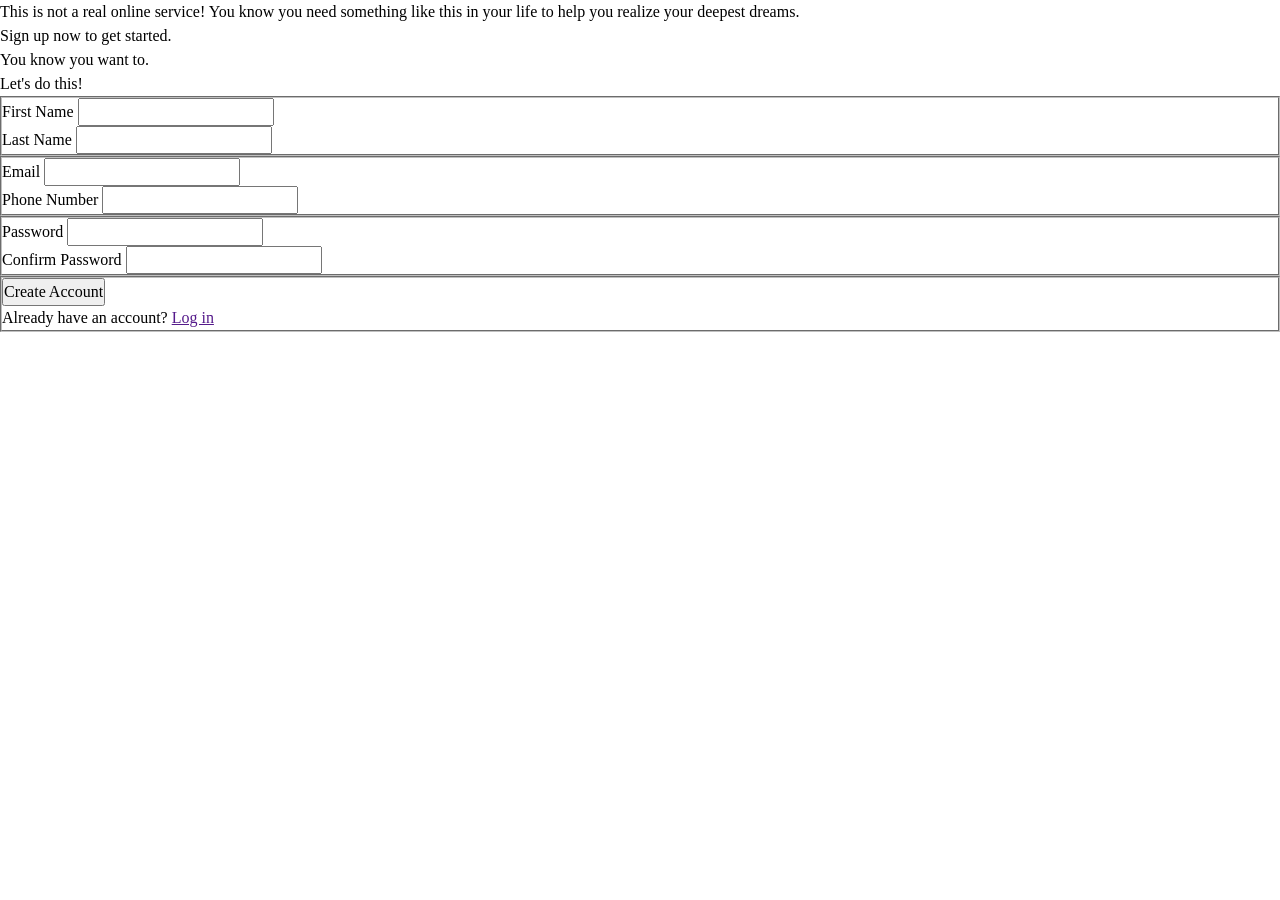
==== sign-up-form.html @ 70d663da "(feat) form structure." ====
<!DOCTYPE html>
<html lang="en">
<head>
    <meta charset="UTF-8">
    <meta name="viewport" content="width=device-width, initial-scale=1.0">
    <link rel="stylesheet" href="css/style.css">
    <script src="javascript/script.js" defer></script>
    <title>Sign Up Form</title>
</head>
<body>
    <header>

    </header>
    <main>
        <section>
            <h2>This is not a real online service! 
                You know you need something like this in your life to help you realize your deepest dreams.
                
                <p>Sign up <i>now</i> to get started.</p>

                <p>You <i>know</i> you want to.</p>
            </h2>

        </section>
        <form action="" method="post">
                <legend>Let's do this!</legend>
                
                <fieldset class="name">
                    <div>
                        <label for="first-name">First Name</label>
                        <input type="text" id="first-name" name="user-first-name">
                    </div>
                    <div>
                        <label for="last-name">Last Name</label>
                        <input type="text" id="last-name" name="user-last-name">
                    </div>
                </fieldset>
                <fieldset class="contact-info">
                    <div>
                        <label for="user-email">Email</label>
                        <input type="text" id="user-email" name="user-email">
                    </div>
                    <div>
                        <label for="user-phone">Phone Number</label>
                        <input type="text" id="user-phone" name="user-phone">
                    </div>
                </fieldset>
                <fieldset class="password">
                    <div>
                        <label for="user-pass">Password</label>
                        <input type="text" id="user-pass" name="user-pass">
                    </div>
                    <div>
                        <label for="user-pass-confirm">Confirm Password</label>
                        <input type="text" id="user-pass-confirm" name="user-pass-confirm">
                    </div>
                </fieldset>
                <fieldset class="create-account">
                    <button type="submit">Create Account</button>
                    <div>Already have an account? <a href="">Log in</a></div>
                </fieldset>
        </form>
    </main>
</body>
</html>
---- css/style.css ----
@font-face {
    font-family: 'Montserrat';
    src: url('Montserrat-Regular.woff2') format('woff2'),
        url('Montserrat-Regular.woff') format('woff');
    font-weight: normal;
    font-style: normal;
    font-display: auto;
};

/* CSS RESET */

:root {
    font-size: 62.5%;
}

*, *::before, *::after {
    box-sizing: border-box;
  }
  
  * {
    margin: 0;
    padding: 0;
    font: inherit;
  }
  
  body {
    line-height: 1.5;
    -webkit-font-smoothing: antialiased;
    min-height: 100vh;
  }
  
  img, picture, video, canvas, svg {
    display: block;
    max-width: 100%;
  }
  
  input, button, textarea, select {
    font: inherit;
  }
  
  p, h1, h2, h3, h4, h5, h6 {
    overflow-wrap: break-word;
  }
  
  p {
    text-wrap: pretty;
  }
  h1, h2, h3, h4, h5, h6 {
    text-wrap: balance;
  }
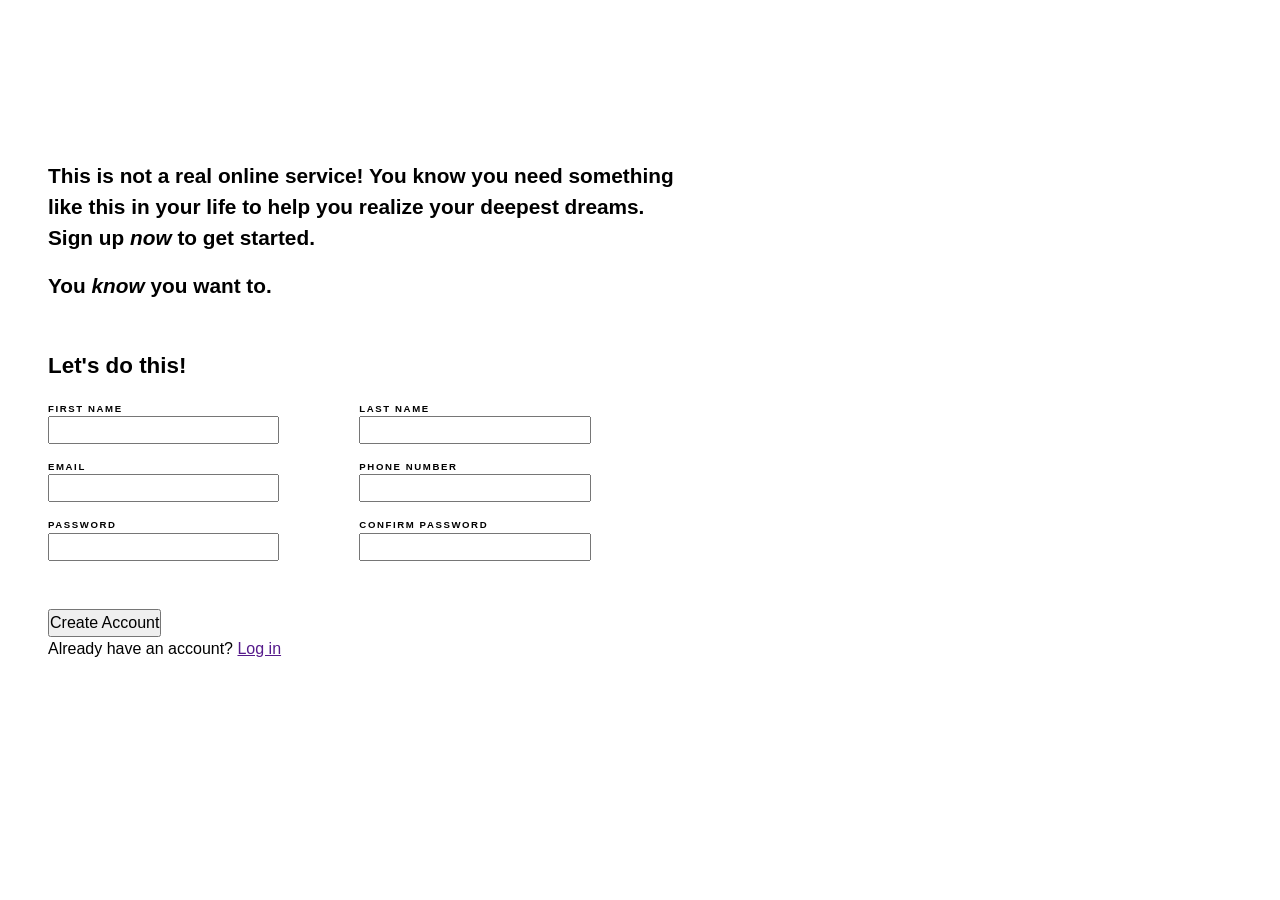
==== commit e178f3cb: "(fix) alter legend element to h2" ====
--- a/sign-up-form.html
+++ b/sign-up-form.html
@@ -9,7 +9,7 @@
 </head>
 <body>
     <header>
-
+        
     </header>
     <main>
         <section>
@@ -23,41 +23,41 @@
 
         </section>
         <form action="" method="post">
-                <legend>Let's do this!</legend>
+                <h1>Let's do this!</h1>
                 
                 <fieldset class="name">
-                    <div>
+                    <div class="first-name">
                         <label for="first-name">First Name</label>
                         <input type="text" id="first-name" name="user-first-name">
                     </div>
-                    <div>
-                        <label for="last-name">Last Name</label>
-                        <input type="text" id="last-name" name="user-last-name">
+                    <div class="last-name">
+                        <label for="user-last-name">Last Name</label>
+                        <input type="text" id="user-last-name" name="user-last-name">
                     </div>
                 </fieldset>
                 <fieldset class="contact-info">
-                    <div>
+                    <div class="email">
                         <label for="user-email">Email</label>
-                        <input type="text" id="user-email" name="user-email">
+                        <input type="email" id="user-email" name="user-email">
                     </div>
-                    <div>
+                    <div class="phone">
                         <label for="user-phone">Phone Number</label>
-                        <input type="text" id="user-phone" name="user-phone">
+                        <input type="tel" id="user-phone" name="user-phone">
                     </div>
                 </fieldset>
                 <fieldset class="password">
-                    <div>
+                    <div class="new-password">
                         <label for="user-pass">Password</label>
-                        <input type="text" id="user-pass" name="user-pass">
+                        <input type="password" id="user-pass" name="user-pass">
                     </div>
-                    <div>
+                    <div class="confirm-password">
                         <label for="user-pass-confirm">Confirm Password</label>
-                        <input type="text" id="user-pass-confirm" name="user-pass-confirm">
+                        <input type="password" id="user-pass-confirm" name="user-pass-confirm">
                     </div>
                 </fieldset>
                 <fieldset class="create-account">
-                    <button type="submit">Create Account</button>
-                    <div>Already have an account? <a href="">Log in</a></div>
+                    <div class="account-button"><button type="submit">Create Account</button></div>
+                    <div class="log-in">Already have an account? <a href="">Log in</a></div>
                 </fieldset>
         </form>
     </main>
--- a/css/style.css
+++ b/css/style.css
@@ -1,3 +1,5 @@
+/* FONT */
+
 @font-face {
     font-family: 'Montserrat';
     src: url('Montserrat-Regular.woff2') format('woff2'),
@@ -47,4 +49,90 @@
   }
   h1, h2, h3, h4, h5, h6 {
     text-wrap: balance;
-  }+  }
+
+  /* MAIN STYLING  */
+  body{
+    font-family: "Montserrat",sans-serif;
+  }
+
+  main {
+    display: flex;
+    flex-direction: column;
+    margin-left: 3rem;
+  }
+
+  fieldset {
+    border-style: none;
+  }
+
+/* FORM DESCRIPTION */
+
+section {
+    margin-top: 10rem;
+    font-size: 1.3rem;
+    font-weight:700;
+}
+
+h2 {
+    width: 60ch;
+}
+
+p + p{
+    margin: 1rem 0;
+}
+
+i {
+    font-style: italic;
+}
+
+/* FORM STYLING */
+
+form {
+    display: flex;
+    flex-direction: column;
+    width: 100%;
+    margin: 2rem 0; 
+}
+
+fieldset.name,
+fieldset.contact-info,
+fieldset.password {
+    display: flex;
+    flex-direction: row;
+}
+
+.first-name,
+.last-name,
+.email,
+.phone,
+.new-password,
+.confirm-password {
+display:flex;
+flex-direction: column;
+width: 26ch;
+margin-bottom: 1rem ;
+margin-right: 5rem;
+}
+
+h1 {
+    font-size: 1.4rem;
+    font-weight: 600;
+    margin-bottom: 1.2rem;
+}
+
+.create-account {
+    margin-top: 2rem;
+}
+
+label {
+    font-size: 0.6rem;
+    font-weight: 600;
+    letter-spacing: 0.1rem;
+}
+
+
+
+
+
+
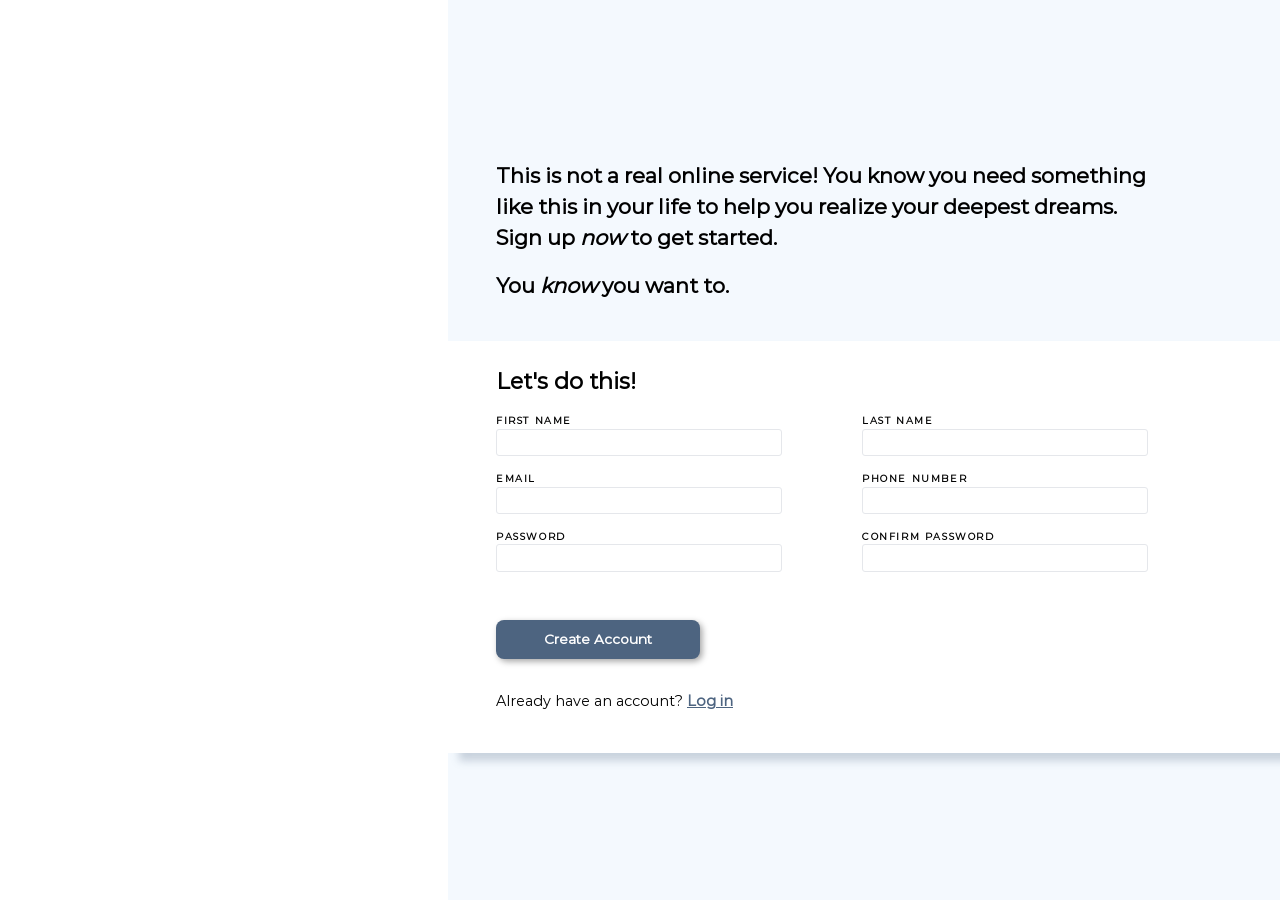
==== commit d0dfd575: "(fix) add div to input section without btn section" ====
--- a/sign-up-form.html
+++ b/sign-up-form.html
@@ -9,7 +9,7 @@
 </head>
 <body>
     <header>
-        
+        <div class="transparent-block"></div>
     </header>
     <main>
         <section>
@@ -22,39 +22,41 @@
             </h2>
 
         </section>
-        <form action="" method="post">
-                <h1>Let's do this!</h1>
-                
-                <fieldset class="name">
-                    <div class="first-name">
-                        <label for="first-name">First Name</label>
-                        <input type="text" id="first-name" name="user-first-name">
-                    </div>
-                    <div class="last-name">
-                        <label for="user-last-name">Last Name</label>
-                        <input type="text" id="user-last-name" name="user-last-name">
-                    </div>
-                </fieldset>
-                <fieldset class="contact-info">
-                    <div class="email">
-                        <label for="user-email">Email</label>
-                        <input type="email" id="user-email" name="user-email">
-                    </div>
-                    <div class="phone">
-                        <label for="user-phone">Phone Number</label>
-                        <input type="tel" id="user-phone" name="user-phone">
-                    </div>
-                </fieldset>
-                <fieldset class="password">
-                    <div class="new-password">
-                        <label for="user-pass">Password</label>
-                        <input type="password" id="user-pass" name="user-pass">
-                    </div>
-                    <div class="confirm-password">
-                        <label for="user-pass-confirm">Confirm Password</label>
-                        <input type="password" id="user-pass-confirm" name="user-pass-confirm">
-                    </div>
-                </fieldset>
+        <form action="" method="get">
+                <div class="input-section-wrapper">
+                    <h1>Let's do this!</h1>
+                    
+                    <fieldset class="name">
+                        <div class="first-name">
+                            <label for="first-name">First Name</label>
+                            <input type="text" id="first-name" name="user-first-name">
+                        </div>
+                        <div class="last-name">
+                            <label for="user-last-name">Last Name</label>
+                            <input type="text" id="user-last-name" name="user-last-name">
+                        </div>
+                    </fieldset>
+                    <fieldset class="contact-info">
+                        <div class="email">
+                            <label for="user-email">Email</label>
+                            <input type="email" id="user-email" name="user-email">
+                        </div>
+                        <div class="phone">
+                            <label for="user-phone">Phone Number</label>
+                            <input type="tel" id="user-phone" name="user-phone">
+                        </div>
+                    </fieldset>
+                    <fieldset class="password">
+                        <div class="new-password">
+                            <label for="user-pass">Password</label>
+                            <input type="password" id="user-pass" name="user-pass">
+                        </div>
+                        <div class="confirm-password">
+                            <label for="user-pass-confirm">Confirm Password</label>
+                            <input type="password" id="user-pass-confirm" name="user-pass-confirm">
+                        </div>
+                    </fieldset>
+                </div>
                 <fieldset class="create-account">
                     <div class="account-button"><button type="submit">Create Account</button></div>
                     <div class="log-in">Already have an account? <a href="">Log in</a></div>
--- a/css/style.css
+++ b/css/style.css
@@ -2,8 +2,8 @@
 
 @font-face {
     font-family: 'Montserrat';
-    src: url('Montserrat-Regular.woff2') format('woff2'),
-        url('Montserrat-Regular.woff') format('woff');
+    src: url('../fonts/Montserrat-Regular.woff2') format('woff2'),
+        url('../fonts/Montserrat-Regular.woff') format('woff');
     font-weight: normal;
     font-style: normal;
     font-display: auto;
@@ -54,22 +54,43 @@
   /* MAIN STYLING  */
   body{
     font-family: "Montserrat",sans-serif;
+    display: flex;
+  }
+
+  header {
+    width: 35%;
+
   }
 
   main {
     display: flex;
     flex-direction: column;
-    margin-left: 3rem;
+    min-height: 100vh;
+    width: 65%;
+    background-color: rgba(207, 227, 250, 0.224);
+  }
+
+  form {
+    background-color: white;
+    padding: 1.5rem 0;
   }
 
   fieldset {
     border-style: none;
   }
 
+  section,
+  form {
+    padding-left: 3rem;
+    margin-bottom: 1.5rem;
+  }
+
+ 
+
 /* FORM DESCRIPTION */
 
 section {
-    margin-top: 10rem;
+    padding-top: 10rem;
     font-size: 1.3rem;
     font-weight:700;
 }
@@ -92,7 +113,10 @@
     display: flex;
     flex-direction: column;
     width: 100%;
-    margin: 2rem 0; 
+}
+
+form {
+    box-shadow: 0.7rem 0.5rem 0.5rem #4d648042;
 }
 
 fieldset.name,
@@ -115,14 +139,19 @@
 margin-right: 5rem;
 }
 
+/* HEADER STYLING */
+
+header{
+    background-image: url(../images/IMG_4663.JPG);
+    background-size: cover;
+}
+
+/* FORM DESCRIPTION */
+
 h1 {
     font-size: 1.4rem;
     font-weight: 600;
-    margin-bottom: 1.2rem;
-}
-
-.create-account {
-    margin-top: 2rem;
+    margin-bottom: 1rem;
 }
 
 label {
@@ -131,8 +160,65 @@
     letter-spacing: 0.1rem;
 }
 
-
-
-
-
-
+/* FORM INPUT BOXES */
+
+input {
+    appearance: none;
+    border: 1px solid #E5E7EB;
+    border-radius: 3px;
+}
+
+input {
+    padding: 0.12rem 0.5rem;
+    font-size: 0.9rem;
+    font-weight: 400;
+    letter-spacing: 0px;
+}
+
+input[type="password"]:invalid {
+    border-color: red;
+}
+
+input[type="text"]:focus,
+input[type="tel"]:focus,
+input[type="email"]:focus,
+input[type="password"]:focus {
+    outline: none;
+    border: 1px solid rgb(92, 151, 245);
+    box-shadow: 0.15rem 0.15rem 0.4rem rgb(166, 166, 166);
+}
+
+/* BUTTON SECTION */
+
+.create-account {
+    margin: 2rem 0 1rem;
+}
+
+.log-in {
+    margin-top: 2rem;
+    font-size: 0.9rem;
+    font-weight: 500;
+}
+
+a {
+    font-weight: 600;
+    color: #4d6480;
+}
+
+button[type="submit"] {
+    padding: 0.6rem 3rem;
+    background-color: #4d6480;
+    border-radius: 0.5rem;
+    border-style: none;
+    color: white;
+    font-size: 0.85rem;
+    font-weight: 700;
+    box-shadow: 0.15rem 0.15rem 0.4rem rgb(166, 166, 166);
+}
+
+
+
+
+
+
+
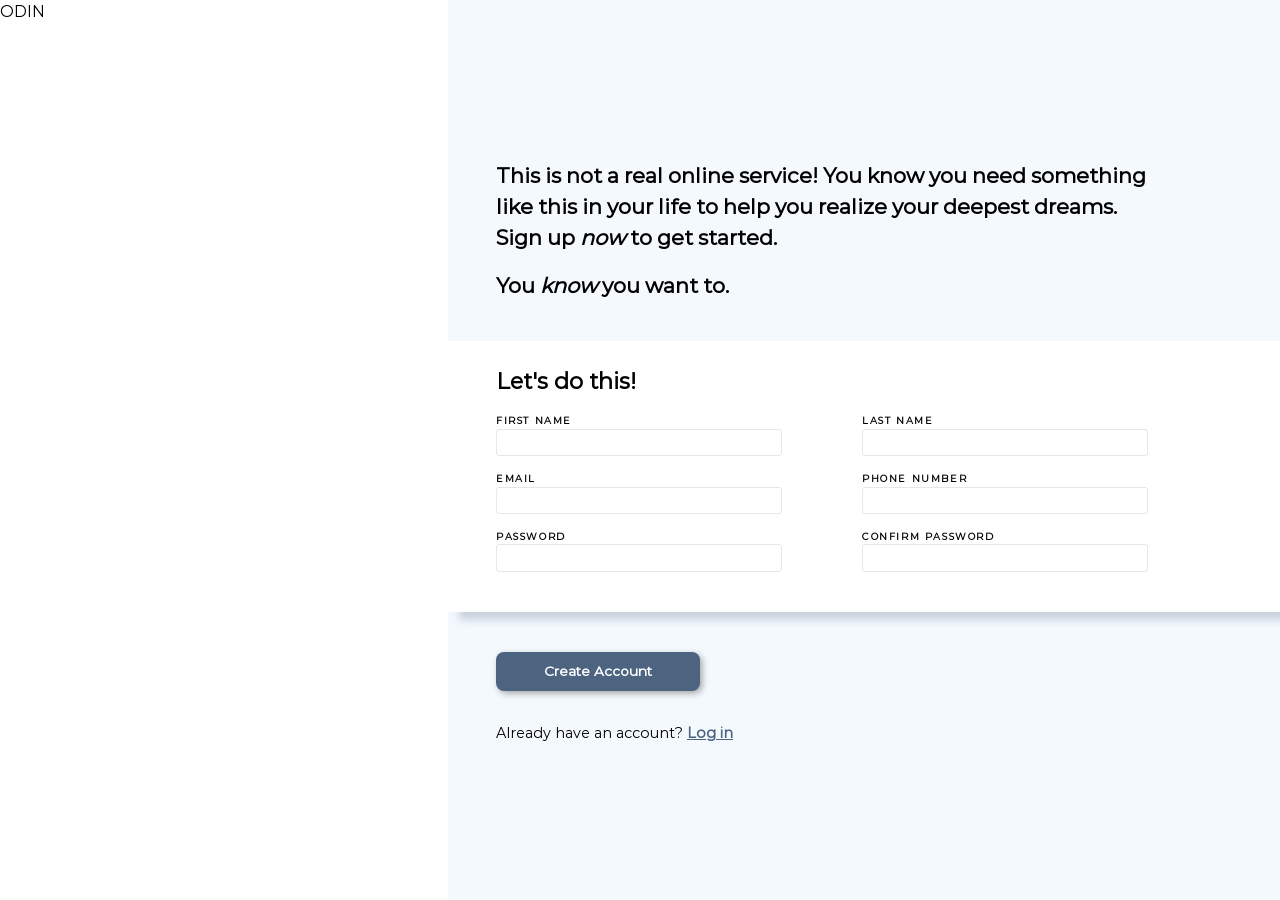
==== commit 2d51afcd: "(fix) front load fonts for font logo to appear." ====
--- a/sign-up-form.html
+++ b/sign-up-form.html
@@ -6,10 +6,32 @@
     <link rel="stylesheet" href="css/style.css">
     <script src="javascript/script.js" defer></script>
     <title>Sign Up Form</title>
+    <style>
+
+        @font-face {
+    font-family: 'Montserrat'; /*MAIN FONT*/
+    src: url('./fonts/Montserrat-Regular.woff2') format('woff2'),
+        url('./fonts/Montserrat-Regular.woff') format('woff');
+    font-weight: normal;
+    font-style: normal;
+    font-display: auto;
+ 
+}
+
+    @font-face {
+        font-family: 'Norse'; /*LOGO FONT*/
+        src: url('./fonts/Norse-Bold.woff2') format('woff2'),
+            url('./fonts/Norse-Bold.woff') format('woff');
+        font-weight: bold;
+        font-style: normal;
+        font-display: auto;
+}
+    </style>
+    
 </head>
 <body>
     <header>
-        <div class="transparent-block"></div>
+        <div class="logo-section"><span></span>ODIN</div>
     </header>
     <main>
         <section>
--- a/css/style.css
+++ b/css/style.css
@@ -70,7 +70,7 @@
     background-color: rgba(207, 227, 250, 0.224);
   }
 
-  form {
+  div.input-section-wrapper {
     background-color: white;
     padding: 1.5rem 0;
   }
@@ -80,7 +80,8 @@
   }
 
   section,
-  form {
+  div.input-section-wrapper,
+  fieldset.create-account {
     padding-left: 3rem;
     margin-bottom: 1.5rem;
   }
@@ -115,7 +116,7 @@
     width: 100%;
 }
 
-form {
+div.input-section-wrapper  {
     box-shadow: 0.7rem 0.5rem 0.5rem #4d648042;
 }
 
@@ -191,7 +192,8 @@
 /* BUTTON SECTION */
 
 .create-account {
-    margin: 2rem 0 1rem;
+    margin: 1rem 0 1rem;
+    padding-top: 0rem;
 }
 
 .log-in {
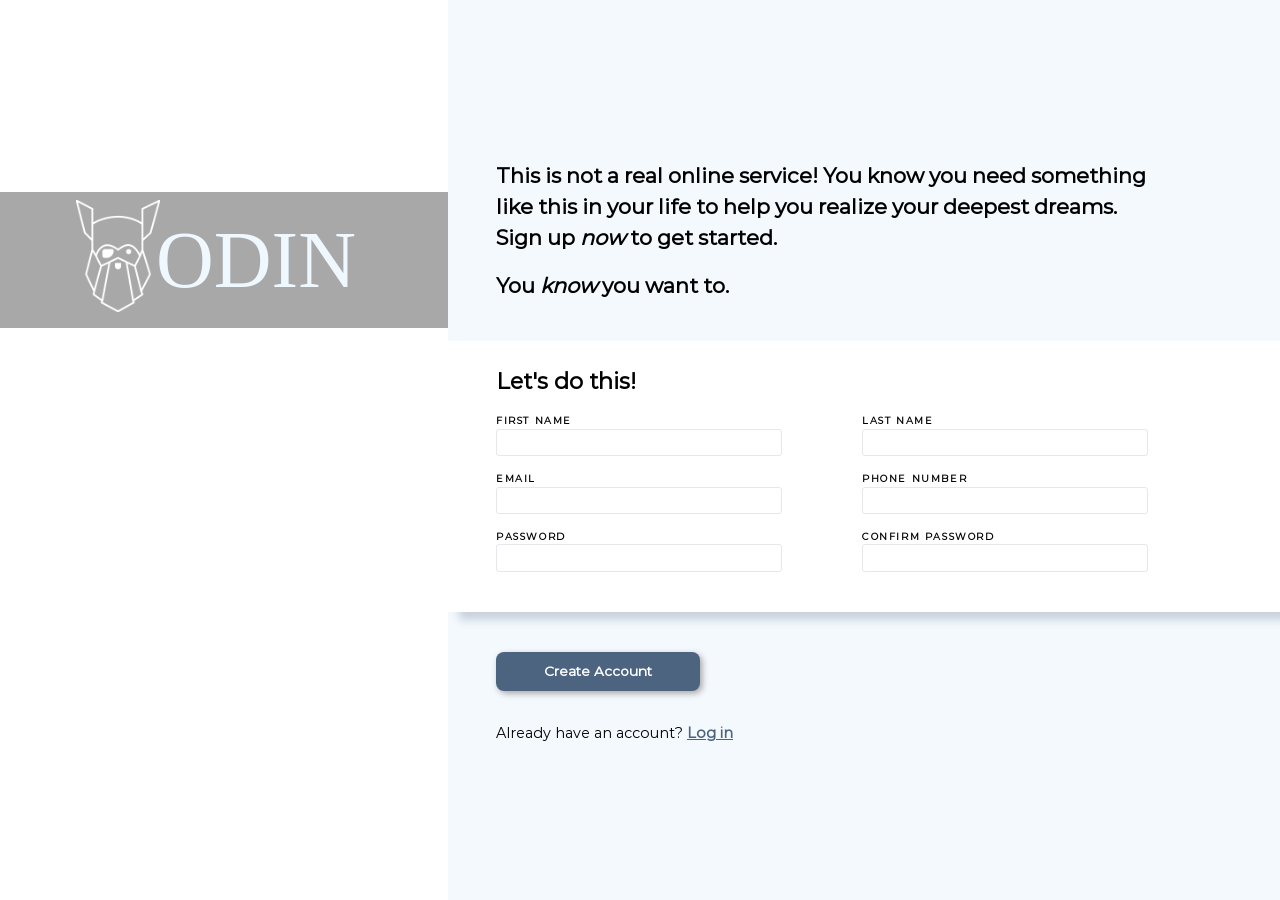
==== commit 62b6add8: "(fix) Odin lettering inside span" ====
--- a/sign-up-form.html
+++ b/sign-up-form.html
@@ -31,7 +31,7 @@
 </head>
 <body>
     <header>
-        <div class="logo-section"><span></span>ODIN</div>
+        <div class="logo-section"><span>ODIN</span></div>
     </header>
     <main>
         <section>
--- a/css/style.css
+++ b/css/style.css
@@ -1,19 +1,4 @@
-/* FONT */
-
-@font-face {
-    font-family: 'Montserrat';
-    src: url('../fonts/Montserrat-Regular.woff2') format('woff2'),
-        url('../fonts/Montserrat-Regular.woff') format('woff');
-    font-weight: normal;
-    font-style: normal;
-    font-display: auto;
-};
-
 /* CSS RESET */
-
-:root {
-    font-size: 62.5%;
-}
 
 *, *::before, *::after {
     box-sizing: border-box;
@@ -53,13 +38,17 @@
 
   /* MAIN STYLING  */
   body{
+    display: flex;
+  }
+
+  header {
+    font-family: "Norse";
+    font-size: 5rem;
+    width: 35%;
+  }
+
+  main {
     font-family: "Montserrat",sans-serif;
-    display: flex;
-  }
-
-  header {
-    width: 35%;
-
   }
 
   main {
@@ -86,6 +75,44 @@
     margin-bottom: 1.5rem;
   }
 
+
+/* HEADER STYLING */
+
+header{
+    background-image: url(../images/IMG_4663.JPG);
+    background-size: cover;
+}
+
+/* LOGO & LETTER STYLING */
+
+header > div.logo-section {
+    width: 100%;
+    display: flex;
+    flex-direction: column;
+    align-items: center;
+    margin-top: 12rem;
+    padding: 0.5rem 0;
+    padding-left: 4rem;
+    color: aliceblue;
+    background-color: rgba(0, 0, 0, 0.34);
+}
+
+
+span {
+    position: relative;
+}
+
+span::before {
+    position: absolute;
+    content: " ";
+    background-image: url(../images/odin-lined.png);
+    background-repeat: no-repeat;
+    background-size: contain;
+    width: 7rem;
+    height: 7rem;
+    left: -5rem;
+    bottom: 0.5rem;
+}
  
 
 /* FORM DESCRIPTION */
@@ -140,13 +167,6 @@
 margin-right: 5rem;
 }
 
-/* HEADER STYLING */
-
-header{
-    background-image: url(../images/IMG_4663.JPG);
-    background-size: cover;
-}
-
 /* FORM DESCRIPTION */
 
 h1 {
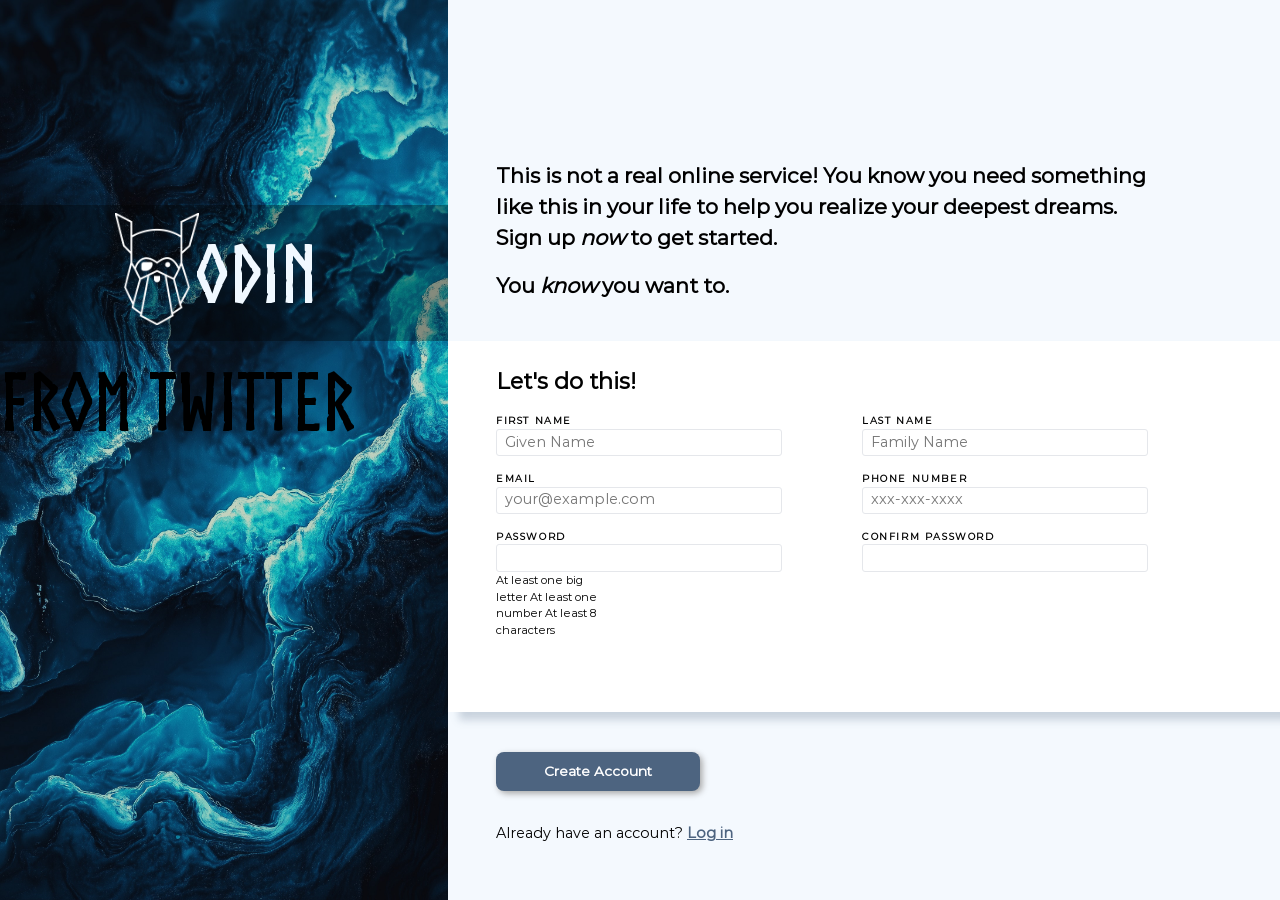
==== commit b139c4c6: "(feat) add image source." ====
--- a/sign-up-form.html
+++ b/sign-up-form.html
@@ -32,6 +32,7 @@
 <body>
     <header>
         <div class="logo-section"><span>ODIN</span></div>
+        <div class="image-source">From Twitter</div>
     </header>
     <main>
         <section>
@@ -51,27 +52,28 @@
                     <fieldset class="name">
                         <div class="first-name">
                             <label for="first-name">First Name</label>
-                            <input type="text" id="first-name" name="user-first-name">
+                            <input type="text" id="first-name" name="user-first-name" autocomplete="given-name">
                         </div>
                         <div class="last-name">
                             <label for="user-last-name">Last Name</label>
-                            <input type="text" id="user-last-name" name="user-last-name">
+                            <input type="text" id="user-last-name" name="user-last-name" autocomplete="family-name">
                         </div>
                     </fieldset>
                     <fieldset class="contact-info">
                         <div class="email">
                             <label for="user-email">Email</label>
-                            <input type="email" id="user-email" name="user-email">
+                            <input type="email" id="user-email" name="user-email" autocomplete="email">
                         </div>
                         <div class="phone">
                             <label for="user-phone">Phone Number</label>
-                            <input type="tel" id="user-phone" name="user-phone">
+                            <input type="tel" id="user-phone" name="user-phone" autocomplete="mobile">
                         </div>
                     </fieldset>
                     <fieldset class="password">
                         <div class="new-password">
                             <label for="user-pass">Password</label>
                             <input type="password" id="user-pass" name="user-pass">
+                            <span></span>
                         </div>
                         <div class="confirm-password">
                             <label for="user-pass-confirm">Confirm Password</label>
--- a/css/style.css
+++ b/css/style.css
@@ -90,7 +90,7 @@
     display: flex;
     flex-direction: column;
     align-items: center;
-    margin-top: 12rem;
+    margin-top: 12.8rem;
     padding: 0.5rem 0;
     padding-left: 4rem;
     color: aliceblue;
@@ -98,11 +98,11 @@
 }
 
 
-span {
+header span {
     position: relative;
 }
 
-span::before {
+header span::before {
     position: absolute;
     content: " ";
     background-image: url(../images/odin-lined.png);
@@ -196,17 +196,30 @@
     letter-spacing: 0px;
 }
 
-input[type="password"]:invalid {
+
+input[type="password"]:user-invalid {
     border-color: red;
 }
 
-input[type="text"]:focus,
-input[type="tel"]:focus,
-input[type="email"]:focus,
-input[type="password"]:focus {
+input:focus {
     outline: none;
     border: 1px solid rgb(92, 151, 245);
     box-shadow: 0.15rem 0.15rem 0.4rem rgb(166, 166, 166);
+}
+
+/* PASSWORD INFO GUIDANCE */
+
+.new-password span {
+  width: 100px;
+  height: 100px;
+}
+
+.new-password span::before {
+  position: absolute;
+  content: "At least one big letter  At least one number  At least 8 characters ";
+  width: 17ch;
+  height: 3rem;
+  font-size: 0.7rem;
 }
 
 /* BUTTON SECTION */
